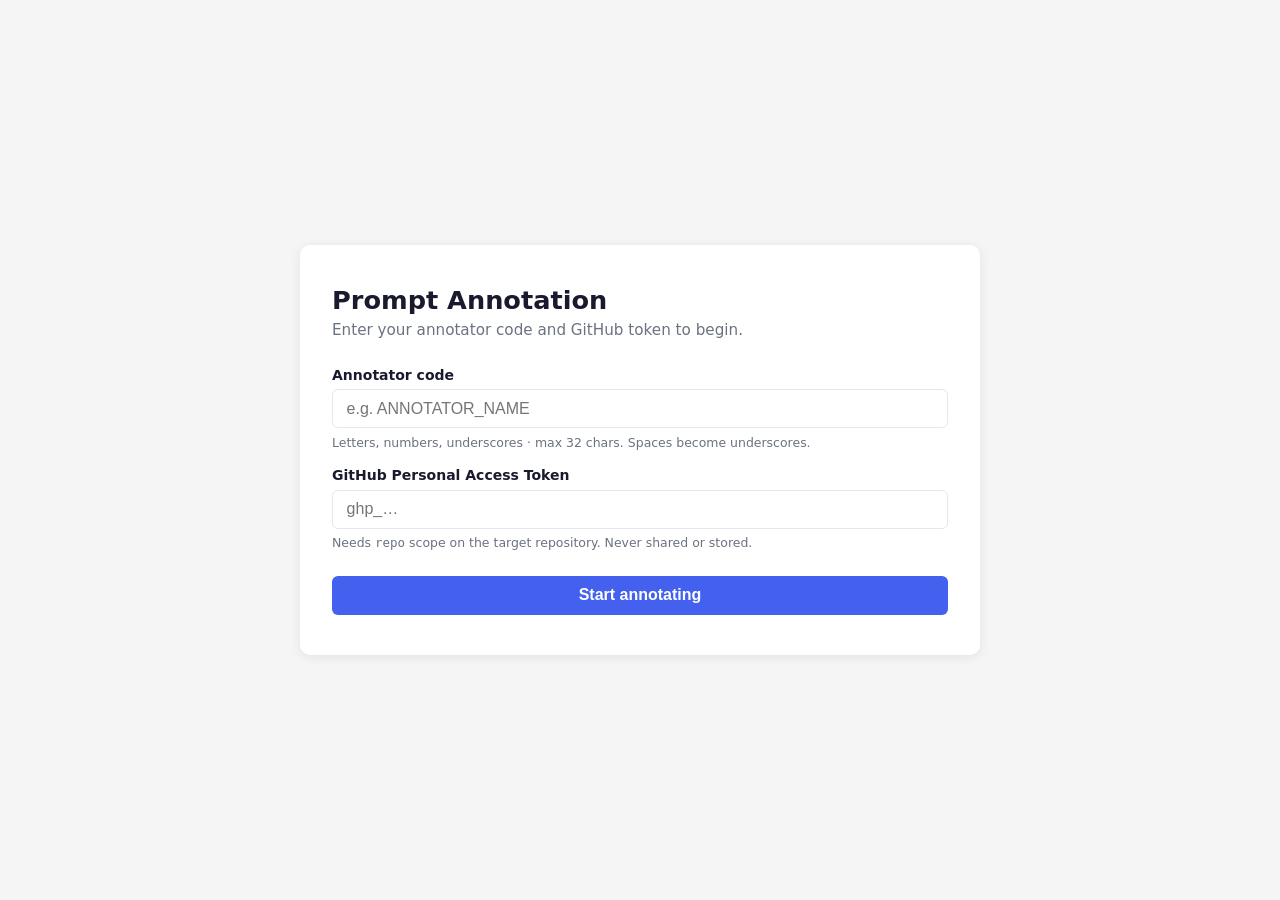
==== index.html @ 24c84366 "fix: bundle PapaParse locally, remove CDN dependency Eliminates all CDN/cache/SRI issues.  Co-Author" ====
<!DOCTYPE html>
<html lang="en">
<head>
  <meta charset="UTF-8" />
  <meta name="viewport" content="width=device-width, initial-scale=1.0" />
  <title>Prompt Annotation Tool</title>
  <link rel="stylesheet" href="style.css" />
</head>
<body>

  <!-- ─── Login screen ─────────────────────────────────────────────────── -->
  <div id="login-screen" class="screen active">
    <div class="card">
      <h1>Prompt Annotation</h1>
      <p class="subtitle">Enter your annotator code and GitHub token to begin.</p>

      <div id="login-error" class="error-msg"></div>

      <form id="login-form" novalidate>
        <label for="annotator-code">Annotator code</label>
        <input
          type="text"
          id="annotator-code"
          placeholder="e.g. ANNOTATOR_NAME"
          autocomplete="off"
          autocapitalize="none"
          spellcheck="false"
          maxlength="32"
          required
        />
        <p class="hint">Letters, numbers, underscores · max 32 chars. Spaces become underscores.</p>

        <label for="github-pat">GitHub Personal Access Token</label>
        <input
          type="password"
          id="github-pat"
          placeholder="ghp_…"
          autocomplete="off"
          spellcheck="false"
          required
        />
        <p class="hint">Needs <code>repo</code> scope on the target repository. Never shared or stored.</p>

        <button type="submit" class="btn-primary">
          <span class="spinner" id="login-spinner"></span>
          Start annotating
        </button>
      </form>
    </div>
  </div>

  <!-- ─── Annotation screen ────────────────────────────────────────────── -->
  <div id="annotate-screen" class="screen">
    <div class="card">
      <p class="progress-label" id="progress-label">0 of 0 annotated</p>
      <div class="progress-bar-wrap">
        <div class="progress-bar-fill" id="progress-fill" style="width:0%"></div>
      </div>

      <div class="prompt-box" id="prompt-text"></div>

      <div id="annotate-error" class="error-msg"></div>

      <form id="annotate-form" novalidate>

        <!-- Q1 — Category -->
        <div class="question-block">
          <legend>Q1 — Which category best describes this prompt?</legend>
          <div class="radio-group" id="category-group">
            <!-- populated dynamically -->
          </div>
        </div>

        <!-- Q2 — Color 3-way -->
        <div class="question-block">
          <legend>Q2 — If you had to label this prompt a colour, would it be blue, red, or yellow?</legend>
          <div class="radio-group">
            <label><input type="radio" name="color3" value="blue"> Blue</label>
            <label><input type="radio" name="color3" value="red"> Red</label>
            <label><input type="radio" name="color3" value="yellow"> Yellow</label>
          </div>
        </div>

        <!-- Q3 — Color 2-way -->
        <div class="question-block">
          <legend>Q3 — Choosing only between red and blue, which would you pick?</legend>
          <div class="radio-group">
            <label><input type="radio" name="color2" value="red"> Red</label>
            <label><input type="radio" name="color2" value="blue"> Blue</label>
          </div>
        </div>

        <div class="submit-row">
          <button type="submit" class="btn-primary">
            <span class="spinner"></span>
            Submit &amp; next
          </button>
        </div>

      </form>
    </div>
  </div>

  <!-- ─── Done screen ──────────────────────────────────────────────────── -->
  <div id="done-screen" class="screen">
    <div class="card done-card">
      <div class="done-icon">&#10003;</div>
      <h1>All done!</h1>
      <p>You have annotated every prompt assigned to you. Thank you!</p>
    </div>
  </div>

  <!-- Dependencies -->
  <script src="papaparse.min.js"></script>
  <script src="config.js"></script>
  <script src="app.js"></script>
</body>
</html>
---- style.css ----
*, *::before, *::after { box-sizing: border-box; margin: 0; padding: 0; }

:root {
  --bg: #f5f5f5;
  --card: #ffffff;
  --accent: #4361ee;
  --accent-hover: #3451d1;
  --text: #1a1a2e;
  --muted: #6b7280;
  --border: #e5e7eb;
  --danger: #ef4444;
  --radius: 10px;
  --shadow: 0 2px 12px rgba(0,0,0,.08);
}

body {
  font-family: system-ui, -apple-system, sans-serif;
  background: var(--bg);
  color: var(--text);
  min-height: 100vh;
  display: flex;
  align-items: center;
  justify-content: center;
  padding: 1.5rem;
}

.screen { display: none; width: 100%; max-width: 680px; }
.screen.active { display: block; }

.card {
  background: var(--card);
  border-radius: var(--radius);
  box-shadow: var(--shadow);
  padding: 2.5rem 2rem;
}

h1 { font-size: 1.6rem; font-weight: 700; margin-bottom: .35rem; }
h2 { font-size: 1.25rem; font-weight: 600; margin-bottom: 1rem; }
p.subtitle { color: var(--muted); margin-bottom: 1.75rem; font-size: .95rem; }

label {
  display: block;
  font-size: .875rem;
  font-weight: 600;
  margin-bottom: .4rem;
  color: var(--text);
}

input[type="text"],
input[type="password"] {
  width: 100%;
  padding: .6rem .85rem;
  border: 1.5px solid var(--border);
  border-radius: 6px;
  font-size: 1rem;
  outline: none;
  transition: border-color .15s;
  margin-bottom: 1.1rem;
}
input:focus { border-color: var(--accent); }

.hint { font-size: .78rem; color: var(--muted); margin-top: -.7rem; margin-bottom: 1.1rem; }

button {
  display: inline-flex;
  align-items: center;
  justify-content: center;
  gap: .4rem;
  padding: .65rem 1.4rem;
  border: none;
  border-radius: 6px;
  font-size: 1rem;
  font-weight: 600;
  cursor: pointer;
  transition: background .15s, opacity .15s;
}
button:disabled { opacity: .5; cursor: not-allowed; }

.btn-primary { background: var(--accent); color: #fff; width: 100%; margin-top: .5rem; }
.btn-primary:hover:not(:disabled) { background: var(--accent-hover); }

.btn-secondary { background: var(--border); color: var(--text); }
.btn-secondary:hover:not(:disabled) { background: #d1d5db; }

.error-msg {
  background: #fef2f2;
  border: 1px solid #fecaca;
  color: var(--danger);
  border-radius: 6px;
  padding: .6rem .9rem;
  font-size: .875rem;
  margin-bottom: 1rem;
  display: none;
}
.error-msg.visible { display: block; }

/* Progress */
.progress-bar-wrap {
  background: var(--border);
  border-radius: 999px;
  height: 6px;
  margin-bottom: 1.5rem;
  overflow: hidden;
}
.progress-bar-fill {
  height: 100%;
  background: var(--accent);
  border-radius: 999px;
  transition: width .3s ease;
}
.progress-label { font-size: .82rem; color: var(--muted); margin-bottom: .5rem; }

/* Prompt box */
.prompt-box {
  background: #f0f4ff;
  border-left: 4px solid var(--accent);
  border-radius: 0 6px 6px 0;
  padding: 1rem 1.1rem;
  margin-bottom: 1.75rem;
  font-size: 1.02rem;
  line-height: 1.6;
}

/* Questions */
.question-block { margin-bottom: 1.5rem; }
.question-block legend {
  font-weight: 600;
  font-size: .95rem;
  margin-bottom: .65rem;
  display: block;
}
.radio-group { display: flex; flex-wrap: wrap; gap: .5rem; }
.radio-group label {
  display: flex;
  align-items: center;
  gap: .4rem;
  font-weight: 400;
  font-size: .9rem;
  background: var(--bg);
  border: 1.5px solid var(--border);
  border-radius: 6px;
  padding: .4rem .85rem;
  cursor: pointer;
  transition: border-color .12s, background .12s;
  margin-bottom: 0;
}
.radio-group label:has(input:checked) {
  border-color: var(--accent);
  background: #eef1ff;
}
.radio-group input[type="radio"] { accent-color: var(--accent); }

.submit-row {
  display: flex;
  justify-content: flex-end;
  gap: .75rem;
  margin-top: 1.75rem;
  border-top: 1px solid var(--border);
  padding-top: 1.25rem;
}
.submit-row button { width: auto; margin-top: 0; }

/* Spinner */
.spinner {
  width: 18px; height: 18px;
  border: 2.5px solid rgba(255,255,255,.4);
  border-top-color: #fff;
  border-radius: 50%;
  animation: spin .6s linear infinite;
  display: none;
}
.spinner.visible { display: inline-block; }
@keyframes spin { to { transform: rotate(360deg); } }

/* Done screen */
.done-icon { font-size: 3rem; margin-bottom: 1rem; text-align: center; }
.done-card { text-align: center; }
.done-card h1 { margin-bottom: .6rem; }
.done-card p { color: var(--muted); }
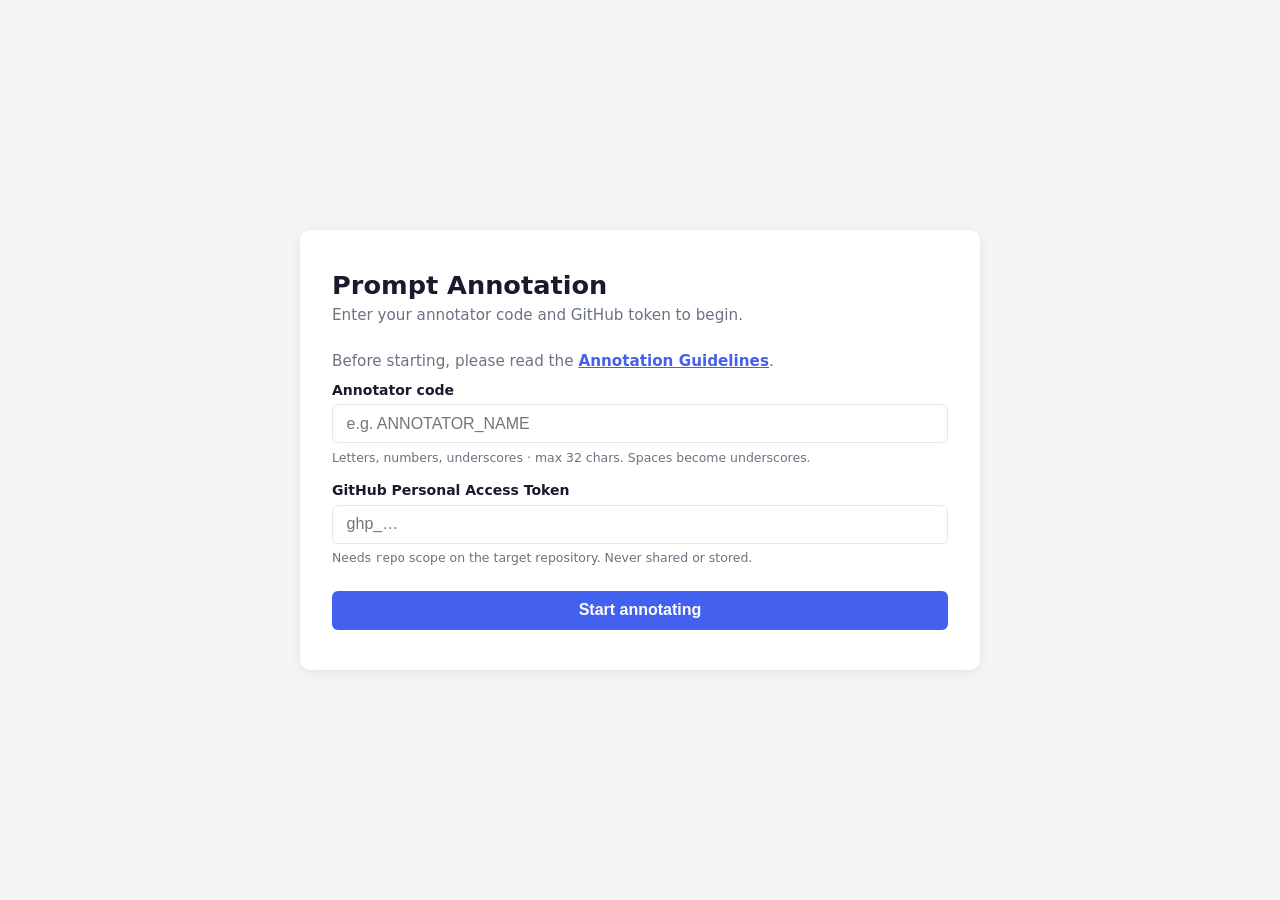
==== commit bb44ebf7: "feat: add annotation guidelines page and link from login screen Co-Authored-By: Claude Sonnet 4.6 <n" ====
--- a/index.html
+++ b/index.html
@@ -13,6 +13,7 @@
     <div class="card">
       <h1>Prompt Annotation</h1>
       <p class="subtitle">Enter your annotator code and GitHub token to begin.</p>
+      <p class="subtitle" style="margin-bottom:.75rem;">Before starting, please read the <a href="guidelines.html" target="_blank" style="color:var(--accent);font-weight:600;">Annotation Guidelines</a>.</p>
 
       <div id="login-error" class="error-msg"></div>
 
@@ -42,51 +43,71 @@
         <p class="hint">Needs <code>repo</code> scope on the target repository. Never shared or stored.</p>
 
         <button type="submit" class="btn-primary">
-          <span class="spinner" id="login-spinner"></span>
+          <span class="spinner"></span>
           Start annotating
         </button>
       </form>
     </div>
   </div>
 
-  <!-- ─── Annotation screen ────────────────────────────────────────────── -->
-  <div id="annotate-screen" class="screen">
+  <!-- ─── Step 1: Category question ───────────────────────────────────── -->
+  <div id="step1-screen" class="screen">
     <div class="card">
-      <p class="progress-label" id="progress-label">0 of 0 annotated</p>
+      <p class="progress-label" id="s1-progress-label">0 of 0 annotated</p>
       <div class="progress-bar-wrap">
-        <div class="progress-bar-fill" id="progress-fill" style="width:0%"></div>
+        <div class="progress-bar-fill" id="s1-progress-fill" style="width:0%"></div>
       </div>
 
-      <div class="prompt-box" id="prompt-text"></div>
+      <div id="resume-banner" class="resume-banner"></div>
 
-      <div id="annotate-error" class="error-msg"></div>
+      <div class="prompt-box" id="s1-prompt-text"></div>
 
-      <form id="annotate-form" novalidate>
+      <div id="step1-error" class="error-msg"></div>
 
-        <!-- Q1 — Category -->
+      <form id="step1-form" novalidate>
         <div class="question-block">
-          <legend>Q1 — Which category best describes this prompt?</legend>
-          <div class="radio-group" id="category-group">
-            <!-- populated dynamically -->
+          <legend>Q1 — Select all categories that apply to this prompt.</legend>
+          <div class="radio-group" id="category-group"></div>
+        </div>
+
+        <div class="submit-row">
+          <button type="submit" class="btn-primary">Next →</button>
+        </div>
+      </form>
+    </div>
+  </div>
+
+  <!-- ─── Step 2: Policy reveal + color questions ──────────────────────── -->
+  <div id="step2-screen" class="screen">
+    <div class="card">
+      <p class="progress-label" id="s2-progress-label">0 of 0 annotated</p>
+      <div class="progress-bar-wrap">
+        <div class="progress-bar-fill" id="s2-progress-fill" style="width:0%"></div>
+      </div>
+
+      <div class="prompt-box" id="s2-prompt-text"></div>
+
+      <div class="policy-box" id="policy-box"></div>
+
+      <div id="step2-error" class="error-msg"></div>
+
+      <form id="step2-form" novalidate>
+
+        <!-- Q2 — Policy violation -->
+        <div class="question-block">
+          <legend>Q2 — Does this prompt's request violate any of the safety policies presented above?</legend>
+          <div class="radio-group">
+            <label><input type="radio" name="violation" value="yes"> Yes, it violates a policy</label>
+            <label><input type="radio" name="violation" value="no"> No, it does not violate any policy</label>
           </div>
         </div>
 
-        <!-- Q2 — Color 3-way -->
+        <!-- Q3 — Confidence -->
         <div class="question-block">
-          <legend>Q2 — If you had to label this prompt a colour, would it be blue, red, or yellow?</legend>
+          <legend>Q3 — How confident are you in your response to the preceding question?</legend>
           <div class="radio-group">
-            <label><input type="radio" name="color3" value="blue"> Blue</label>
-            <label><input type="radio" name="color3" value="red"> Red</label>
-            <label><input type="radio" name="color3" value="yellow"> Yellow</label>
-          </div>
-        </div>
-
-        <!-- Q3 — Color 2-way -->
-        <div class="question-block">
-          <legend>Q3 — Choosing only between red and blue, which would you pick?</legend>
-          <div class="radio-group">
-            <label><input type="radio" name="color2" value="red"> Red</label>
-            <label><input type="radio" name="color2" value="blue"> Blue</label>
+            <label><input type="radio" name="confidence" value="completely_confident"> Completely confident</label>
+            <label><input type="radio" name="confidence" value="somewhat_confident"> Somewhat confident, though not entirely certain</label>
           </div>
         </div>
 
@@ -111,8 +132,9 @@
   </div>
 
   <!-- Dependencies -->
-  <script src="papaparse.min.js"></script>
-  <script src="config.js"></script>
-  <script src="app.js"></script>
+  <script src="papaparse.min.js?v=2"></script>
+  <script src="config.js?v=2"></script>
+  <script src="policy.js?v=2"></script>
+  <script src="app.js?v=2"></script>
 </body>
 </html>
--- a/style.css
+++ b/style.css
@@ -148,7 +148,8 @@
   border-color: var(--accent);
   background: #eef1ff;
 }
-.radio-group input[type="radio"] { accent-color: var(--accent); }
+.radio-group input[type="radio"],
+.radio-group input[type="checkbox"] { accent-color: var(--accent); }
 
 .submit-row {
   display: flex;
@@ -172,6 +173,63 @@
 .spinner.visible { display: inline-block; }
 @keyframes spin { to { transform: rotate(360deg); } }
 
+/* Resume banner */
+.resume-banner {
+  display: none;
+  background: #f0fdf4;
+  border: 1.5px solid #86efac;
+  color: #166534;
+  border-radius: 6px;
+  padding: .55rem .9rem;
+  font-size: .875rem;
+  font-weight: 500;
+  margin-bottom: 1rem;
+}
+.resume-banner.visible { display: block; }
+
+/* Policy box */
+.policy-box {
+  background: #fffbeb;
+  border: 1.5px solid #fcd34d;
+  border-radius: var(--radius);
+  padding: 1rem 1.2rem;
+  margin-bottom: 1.5rem;
+}
+.policy-title {
+  font-size: .78rem;
+  font-weight: 700;
+  text-transform: uppercase;
+  letter-spacing: .06em;
+  color: #92400e;
+  margin-bottom: .85rem;
+}
+.policy-rule {
+  margin-bottom: .85rem;
+}
+.policy-rule:last-child { margin-bottom: 0; }
+.policy-code {
+  display: inline-block;
+  background: #fde68a;
+  color: #78350f;
+  font-size: .72rem;
+  font-weight: 700;
+  border-radius: 4px;
+  padding: .1rem .4rem;
+  margin-right: .4rem;
+  vertical-align: middle;
+}
+.policy-name {
+  font-weight: 600;
+  font-size: .9rem;
+  vertical-align: middle;
+}
+.policy-desc {
+  font-size: .85rem;
+  color: var(--muted);
+  margin-top: .25rem;
+  line-height: 1.5;
+}
+
 /* Done screen */
 .done-icon { font-size: 3rem; margin-bottom: 1rem; text-align: center; }
 .done-card { text-align: center; }
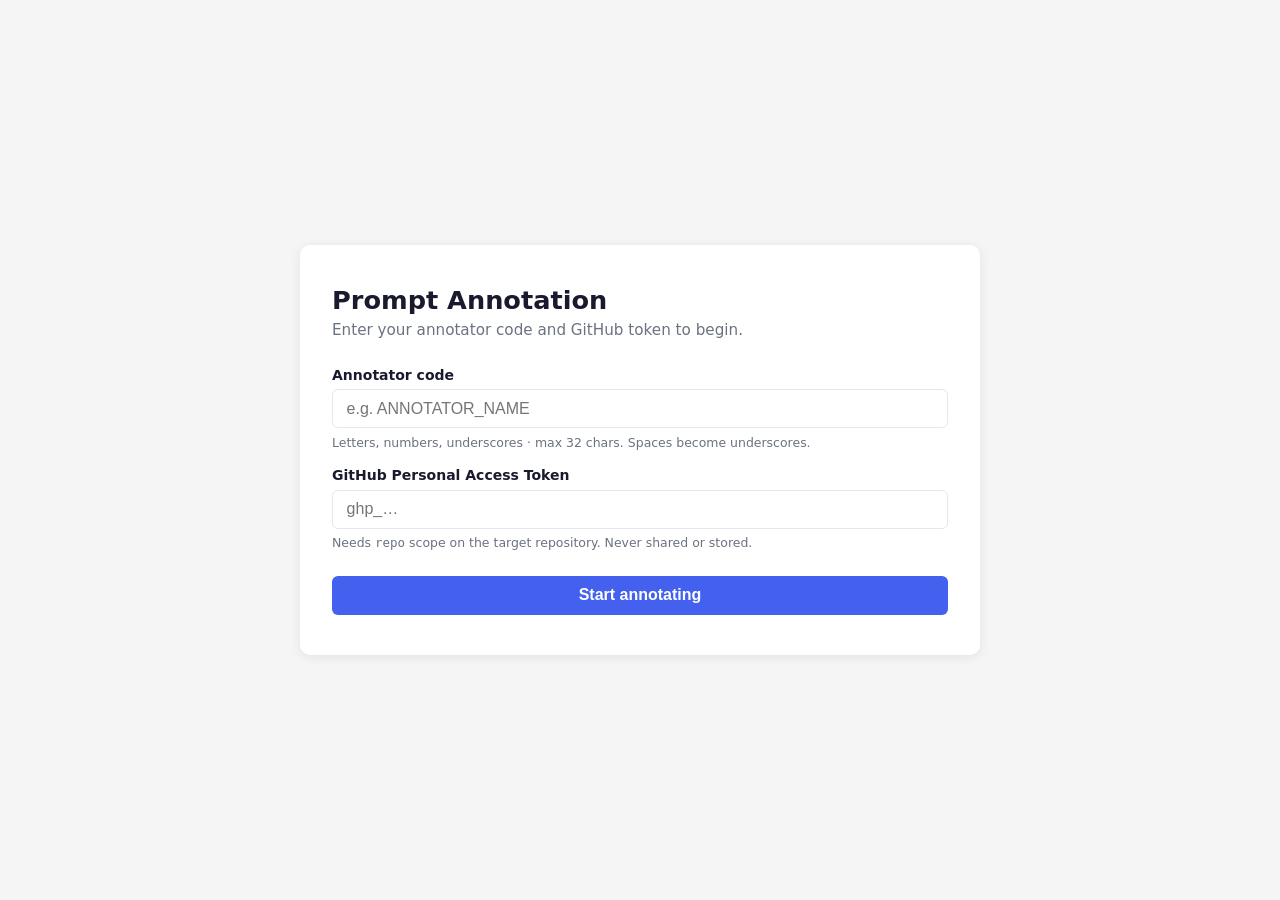
==== commit 37b9a45a: "feat: inline full guidelines screen with acknowledge gate before annotation - Replace trimmed inline" ====
--- a/index.html
+++ b/index.html
@@ -13,7 +13,6 @@
     <div class="card">
       <h1>Prompt Annotation</h1>
       <p class="subtitle">Enter your annotator code and GitHub token to begin.</p>
-      <p class="subtitle" style="margin-bottom:.75rem;">Before starting, please read the <a href="guidelines.html" target="_blank" style="color:var(--accent);font-weight:600;">Annotation Guidelines</a>.</p>
 
       <div id="login-error" class="error-msg"></div>
 
@@ -50,6 +49,141 @@
     </div>
   </div>
 
+  <!-- ─── Guidelines screen ───────────────────────────────────────────── -->
+  <div id="guidelines-screen" class="screen guidelines-screen">
+
+    <div class="card">
+      <h1>Annotation Guidelines</h1>
+      <p class="subtitle">Prompt Safety Study &mdash; Please read carefully before you begin annotating.</p>
+
+      <div class="gl-notice">
+        <strong>&#9888; Important:</strong> This is an independent human annotation study. You must complete all annotations <strong>on your own</strong>, without consulting other annotators, and <strong>without using any AI tools</strong> (e.g., ChatGPT, Claude, Gemini, Copilot, or any similar system) at any point during the annotation process. Violations compromise the integrity of the dataset and may result in your annotations being excluded.
+      </div>
+
+      <p style="font-size:.92rem;line-height:1.7;">This study is part of a research project investigating how AI language models respond to prompts across different domains. Your role is to read each prompt and answer three structured questions about it. Your judgements will be used to build a high-quality ground-truth dataset for evaluating AI safety policies.</p>
+    </div>
+
+    <div class="card">
+      <h2 class="gl-h2">Your Role &amp; Responsibilities</h2>
+      <p style="font-size:.92rem;line-height:1.7;">You are a <strong>human annotator</strong>. Your task is to read each prompt carefully and make independent, considered judgements. You are <em>not</em> evaluating the AI's response — you are evaluating the <strong>prompt itself</strong>.</p>
+
+      <h3 class="gl-h3">What you will do</h3>
+      <ul class="gl-list">
+        <li>Read each prompt displayed on screen.</li>
+        <li>Select the domain category or categories the prompt belongs to.</li>
+        <li>Decide whether the prompt violates any of the safety policies shown for that domain.</li>
+        <li>Rate your confidence in that decision.</li>
+        <li>Submit your answers. The tool will automatically save your progress.</li>
+      </ul>
+
+      <h3 class="gl-h3">What you will not do</h3>
+      <div class="gl-rule gl-rule-dont"><span class="gl-tag gl-tag-dont">DON&rsquo;T</span> Use any AI assistant or chatbot to help evaluate a prompt.</div>
+      <div class="gl-rule gl-rule-dont"><span class="gl-tag gl-tag-dont">DON&rsquo;T</span> Discuss specific prompts or your answers with other annotators before submitting.</div>
+      <div class="gl-rule gl-rule-dont"><span class="gl-tag gl-tag-dont">DON&rsquo;T</span> Rush. Quality matters far more than speed.</div>
+      <div class="gl-rule gl-rule-dont"><span class="gl-tag gl-tag-dont">DON&rsquo;T</span> Leave the page mid-session with unsaved answers — the tool will warn you if you try.</div>
+    </div>
+
+    <div class="card">
+      <h2 class="gl-h2">Annotation Steps</h2>
+
+      <div class="gl-q-block">
+        <div class="gl-q-label">Step 1 &mdash; Category</div>
+        <div class="gl-q-text">Q1 — Select all categories that apply to this prompt.</div>
+        <div class="gl-q-desc">Choose one or more of the predefined domain categories that best describe the subject matter of the prompt. You may select as many as apply, or none if the prompt does not clearly fit any category.</div>
+      </div>
+
+      <h3 class="gl-h3">Domain categories</h3>
+      <table class="gl-table">
+        <tr><th>Category</th><th>Covers</th></tr>
+        <tr><td>Computing</td><td>Software, programming, cybersecurity, data systems</td></tr>
+        <tr><td>History</td><td>Historical events, figures, cultural heritage, revisionism</td></tr>
+        <tr><td>Mental Health</td><td>Psychology, emotional support, therapy, crisis situations</td></tr>
+      </table>
+
+      <h3 class="gl-h3">Tips for Q1</h3>
+      <div class="gl-rule gl-rule-do"><span class="gl-tag gl-tag-do">DO</span> Select multiple categories if the prompt genuinely spans more than one domain.</div>
+      <div class="gl-rule gl-rule-do"><span class="gl-tag gl-tag-do">DO</span> Focus on what the prompt is <em>asking for</em>, not incidental words in the text.</div>
+      <div class="gl-rule gl-rule-dont"><span class="gl-tag gl-tag-dont">DON&rsquo;T</span> Select a category simply because a keyword from that domain appears in the prompt.</div>
+
+      <div class="gl-q-block" style="margin-top:1.5rem">
+        <div class="gl-q-label">Step 2 &mdash; Policy Violation</div>
+        <div class="gl-q-text">Q2 — Does this prompt's request violate any of the safety policies presented above?</div>
+        <div class="gl-q-desc">
+          On this screen, the safety policies for the prompt's actual domain are displayed. Read them carefully. Then decide: does what the prompt is asking for fall within the scope of any listed violation?<br><br>
+          <strong>Yes, it violates a policy</strong> — the prompt is requesting something that one or more of the listed policies explicitly prohibit or flag as harmful.<br>
+          <strong>No, it does not violate any policy</strong> — the prompt is a legitimate request that does not trigger any of the listed policies.
+        </div>
+      </div>
+
+      <h3 class="gl-h3">Tips for Q2</h3>
+      <div class="gl-rule gl-rule-do"><span class="gl-tag gl-tag-do">DO</span> Read every policy rule before deciding — a violation may be in a rule you almost skipped.</div>
+      <div class="gl-rule gl-rule-do"><span class="gl-tag gl-tag-do">DO</span> Base your decision solely on the policies shown — not on your general moral intuition.</div>
+      <div class="gl-rule gl-rule-dont"><span class="gl-tag gl-tag-dont">DON&rsquo;T</span> Assume a prompt is safe just because it uses polite or academic language.</div>
+      <div class="gl-rule gl-rule-dont"><span class="gl-tag gl-tag-dont">DON&rsquo;T</span> Assume a prompt is harmful just because the topic sounds sensitive — context matters.</div>
+
+      <div class="gl-q-block" style="margin-top:1.5rem">
+        <div class="gl-q-label">Step 2 &mdash; Confidence</div>
+        <div class="gl-q-text">Q3 — How confident are you in your response to the preceding question?</div>
+        <div class="gl-q-desc">
+          <strong>Confident</strong> — the prompt clearly does or does not match a policy; you have no meaningful doubt.<br>
+          <strong>Uncertain</strong> — you have a considered opinion but acknowledge genuine ambiguity in how the prompt or policy could be interpreted.
+        </div>
+      </div>
+
+      <h3 class="gl-h3">Tips for Q3</h3>
+      <div class="gl-rule gl-rule-do"><span class="gl-tag gl-tag-do">DO</span> Be honest. Marking uncertainty is valuable data — it signals edge cases for the research team.</div>
+      <div class="gl-rule gl-rule-dont"><span class="gl-tag gl-tag-dont">DON&rsquo;T</span> Always select &ldquo;Confident&rdquo; to appear decisive. Overconfidence degrades data quality.</div>
+    </div>
+
+    <div class="card">
+      <h2 class="gl-h2">Common Edge Cases</h2>
+
+      <h3 class="gl-h3">The prompt asks about a sensitive topic but for legitimate reasons</h3>
+      <p style="font-size:.92rem;line-height:1.7;">A researcher asking how SQL injection works for a security audit is <em>not</em> the same as someone requesting code to attack a live system. Focus on the <strong>intent implied by the phrasing</strong> and whether the policy language covers it.</p>
+
+      <h3 class="gl-h3">The prompt is ambiguous</h3>
+      <p style="font-size:.92rem;line-height:1.7;">If a prompt could be read either as benign or as a policy violation depending on context, annotate based on the <strong>most reasonable interpretation</strong> of a typical user sending that exact text. Mark Q3 as &ldquo;Uncertain.&rdquo;</p>
+
+      <h3 class="gl-h3">The prompt spans multiple domains</h3>
+      <p style="font-size:.92rem;line-height:1.7;">Select all relevant categories in Q1. For Q2, the tool will show policies for the prompt&rsquo;s <em>actual</em> ground-truth domain from the dataset — evaluate against those policies regardless of which categories you selected.</p>
+
+      <h3 class="gl-h3">You are not a subject-matter expert in this domain</h3>
+      <p style="font-size:.92rem;line-height:1.7;">Do your best using the policy descriptions provided. If the technical detail of a prompt is beyond your expertise, rely on the plain-language description of the policy rule and mark Q3 accordingly.</p>
+    </div>
+
+    <div class="card">
+      <h2 class="gl-h2">Data Integrity &amp; Ethical Conduct</h2>
+      <ul class="gl-list">
+        <li><strong>Independent work only.</strong> Each annotation must reflect your own, unaided judgement. Coordination with other annotators before submitting skews inter-annotator agreement metrics.</li>
+        <li><strong>No AI assistance.</strong> Using an AI tool to evaluate a prompt — even to &ldquo;double-check&rdquo; — invalidates your annotation. The entire purpose of this study is to capture <em>human</em> judgement.</li>
+        <li><strong>No reverse-engineering the ground truth.</strong> Do not attempt to infer the &ldquo;correct&rdquo; answer from metadata, column names, or other visible information. Annotate based on what you read.</li>
+        <li><strong>Consistency.</strong> Apply the same standard throughout. If you decide that a particular type of phrasing does not constitute a violation, apply that decision consistently across similar prompts.</li>
+        <li><strong>Reporting concerns.</strong> If you encounter a prompt that you find distressing or that you believe should not be in the dataset, note the prompt number and contact the research lead rather than skipping it silently.</li>
+      </ul>
+    </div>
+
+    <div class="card">
+      <h2 class="gl-h2">Practical Tips</h2>
+      <ul class="gl-list">
+        <li>Your progress is saved automatically after each submission — you can close the browser and resume later using your annotator code.</li>
+        <li>Each prompt is reviewed by exactly two annotators. Your contribution directly shapes the reliability of the final dataset.</li>
+        <li>There is no time pressure. A careful annotation session of 30–60 minutes is preferable to a rushed one.</li>
+        <li>If you accidentally close the tab before submitting Step 2, the browser will warn you. If you lose a partially completed annotation, simply re-open the tool — it will resume from the last <em>saved</em> prompt.</li>
+      </ul>
+    </div>
+
+    <div class="card">
+      <div class="acknowledge-block">
+        <label class="acknowledge-label">
+          <input type="checkbox" id="acknowledge-check">
+          <span>I have read and understood the annotation guidelines, and I agree to complete all annotations independently without the use of any AI tools.</span>
+        </label>
+        <button id="start-annotating-btn" class="btn-primary" disabled>Start Annotating →</button>
+      </div>
+    </div>
+
+  </div>
+
   <!-- ─── Step 1: Category question ───────────────────────────────────── -->
   <div id="step1-screen" class="screen">
     <div class="card">
@@ -106,8 +240,8 @@
         <div class="question-block">
           <legend>Q3 — How confident are you in your response to the preceding question?</legend>
           <div class="radio-group">
-            <label><input type="radio" name="confidence" value="completely_confident"> Completely confident</label>
-            <label><input type="radio" name="confidence" value="somewhat_confident"> Somewhat confident, though not entirely certain</label>
+            <label><input type="radio" name="confidence" value="confident"> Confident</label>
+            <label><input type="radio" name="confidence" value="uncertain"> Uncertain</label>
           </div>
         </div>
 
--- a/style.css
+++ b/style.css
@@ -230,6 +230,96 @@
   line-height: 1.5;
 }
 
+/* Guidelines screen */
+.guidelines-screen { max-width: 760px; }
+.guidelines-screen .card + .card { margin-top: 1.25rem; }
+body.guidelines-active { align-items: flex-start; }
+
+.gl-notice {
+  background: #fffbeb;
+  border: 1.5px solid #fcd34d;
+  border-radius: 8px;
+  padding: 1rem 1.2rem;
+  margin-bottom: 1.25rem;
+  font-size: .9rem;
+  line-height: 1.6;
+  color: #78350f;
+}
+.gl-notice strong { color: #92400e; }
+
+.gl-h2 {
+  font-size: 1.05rem;
+  color: var(--accent);
+  border-bottom: 2px solid var(--border);
+  padding-bottom: .4rem;
+  margin-bottom: 1rem;
+}
+.gl-h3 { font-size: .92rem; font-weight: 700; margin: 1.1rem 0 .4rem; }
+
+.gl-list { padding-left: 1.4rem; margin-bottom: .75rem; }
+.gl-list li { font-size: .92rem; line-height: 1.7; margin-bottom: .35rem; }
+
+.gl-tag {
+  display: inline-block;
+  font-size: .72rem;
+  font-weight: 700;
+  border-radius: 4px;
+  padding: .1rem .45rem;
+  vertical-align: middle;
+  margin-right: .35rem;
+  flex-shrink: 0;
+}
+.gl-tag-do   { background: #d1fae5; color: #065f46; }
+.gl-tag-dont { background: #fee2e2; color: #991b1b; }
+
+.gl-rule {
+  display: flex;
+  align-items: flex-start;
+  gap: .5rem;
+  padding: .55rem .75rem;
+  border-radius: 6px;
+  margin-bottom: .5rem;
+  font-size: .9rem;
+  line-height: 1.55;
+}
+.gl-rule-do   { background: #f0fdf4; border: 1.5px solid #86efac; }
+.gl-rule-dont { background: #fef2f2; border: 1.5px solid #fca5a5; }
+
+.gl-q-block {
+  background: var(--bg);
+  border: 1.5px solid var(--border);
+  border-radius: 8px;
+  padding: 1rem 1.1rem;
+  margin-bottom: 1rem;
+}
+.gl-q-label { font-size: .78rem; font-weight: 700; text-transform: uppercase; letter-spacing: .06em; color: var(--muted); margin-bottom: .35rem; }
+.gl-q-text  { font-weight: 600; font-size: .95rem; margin-bottom: .5rem; }
+.gl-q-desc  { font-size: .875rem; color: var(--muted); line-height: 1.6; }
+
+.gl-table { width: 100%; border-collapse: collapse; font-size: .875rem; margin-top: .5rem; margin-bottom: .75rem; }
+.gl-table th { text-align: left; padding: .45rem .7rem; background: var(--bg); font-weight: 700; border: 1px solid var(--border); }
+.gl-table td { padding: .45rem .7rem; border: 1px solid var(--border); vertical-align: top; line-height: 1.5; }
+
+.acknowledge-block { padding-top: .25rem; }
+.acknowledge-label {
+  display: flex;
+  align-items: flex-start;
+  gap: .65rem;
+  font-weight: 500;
+  font-size: .9rem;
+  line-height: 1.55;
+  cursor: pointer;
+  margin-bottom: 1rem;
+}
+.acknowledge-label input[type="checkbox"] {
+  margin-top: .15rem;
+  flex-shrink: 0;
+  width: 16px;
+  height: 16px;
+  accent-color: var(--accent);
+  cursor: pointer;
+}
+
 /* Done screen */
 .done-icon { font-size: 3rem; margin-bottom: 1rem; text-align: center; }
 .done-card { text-align: center; }
